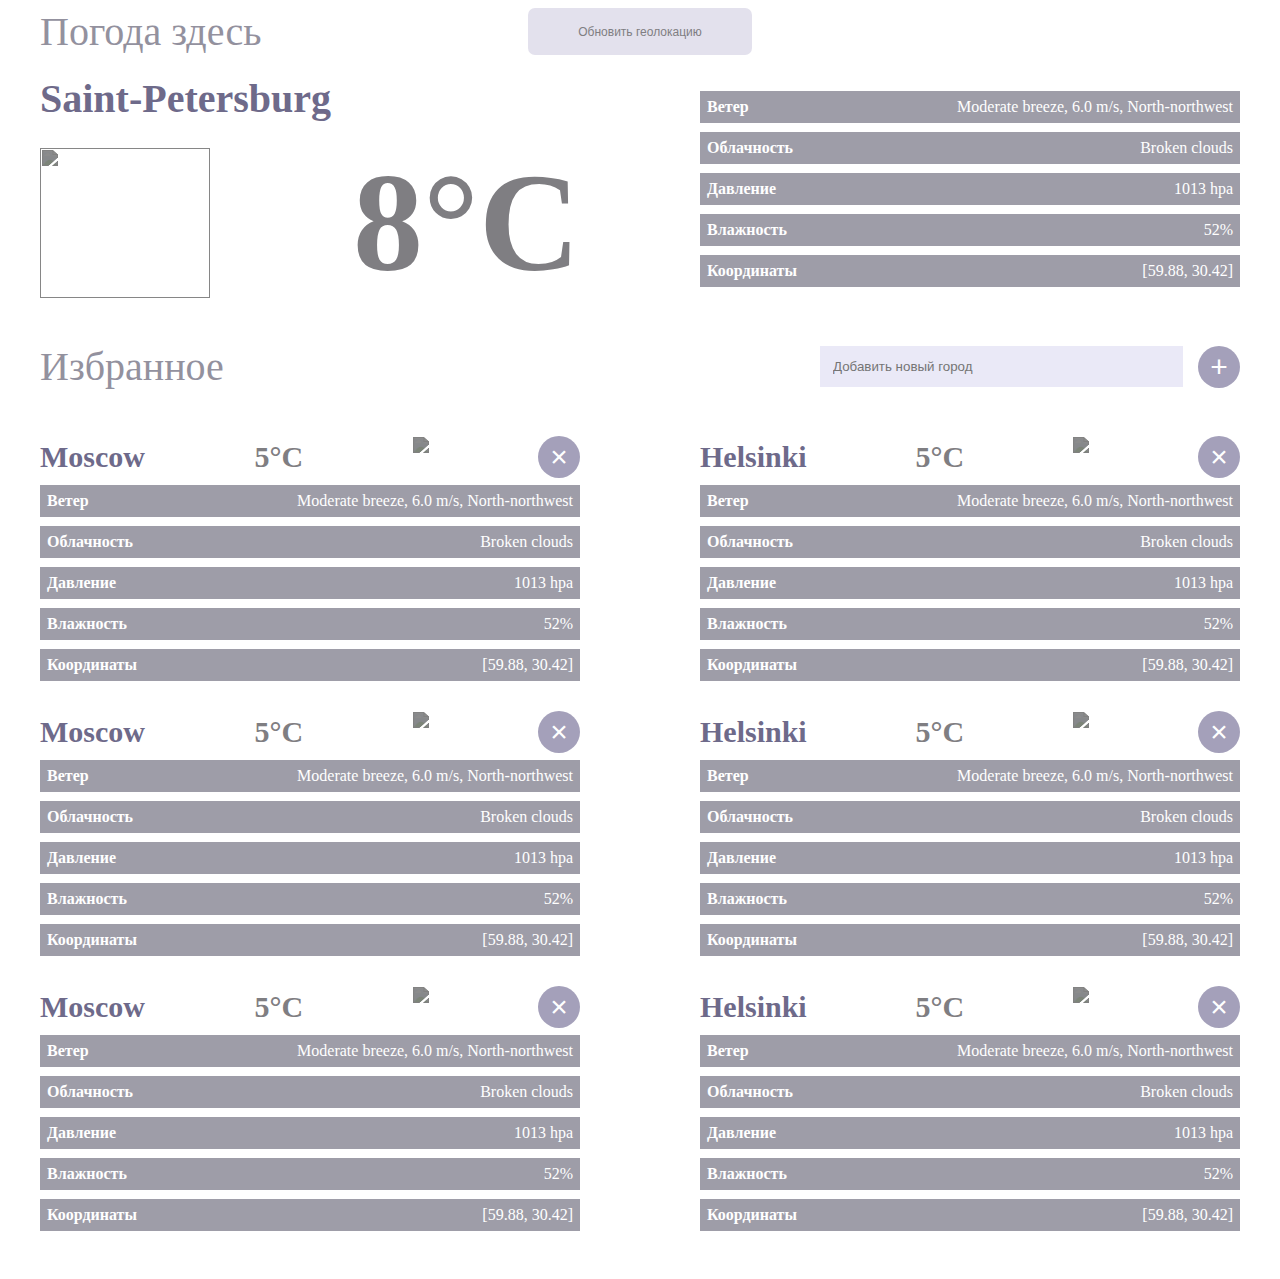
==== index.html @ 60e1e899 "Add files via upload" ====
<!DOCTYPE html>
<html lang="ru">
  <head>
    <title>Погода</title>
    <link rel="stylesheet" href="style.css" type="text/css">
  </head>
  <body>
    <div class="row">
      <div class="row_item header">
        <h1>Погода здесь</h1>
        <div>
          <button class="refresh"><p class="specific">Обновить геолокацию</p></button>
        </div>
      </div>
      <div class="row_item favorites">
        <div class="favorites-left">
          <h2>Избранное</h2>
        </div>
        <div class="favorites-right">
          <input type="text" size="40" placeholder="Добавить новый город" class="select">
          <button class="add circle">+</button>
        </div>
      </div>
      <div class="row_item fixed">
        <div class="fixed-left">
          <h3>Saint-Petersburg</h3>
          <div class="fixed-left-low">
            <img src="http://cdn.onlinewebfonts.com/svg/download_489931.png" class="img1">
            <p>8°C</p>
          </div>
        </div>
        <div class="fixed-right">
          <ul class="listed">
            <li>
              <b>Ветер</b>
              <span>Moderate breeze, 6.0 m/s, North-northwest</span>
            </li>
            <li>
              <b>Облачность</b>
              <span>Broken clouds</span>
            </li>
            <li>
              <b>Давление</b>
              <span>1013 hpa</span>
            </li>
            <li>
              <b>Влажность</b>
              <span>52%</span>
            </li>
            <li>
              <b>Координаты</b>
              <span>[59.88, 30.42]</span>
            </li>
          </ul>
        </div>
      </div>
      <div class="row_item list">
        <ul class="blocked-left">
          <li>
            <div class="lihead">
              <h3>Moscow</h3>
              <p>5°C</p>
              <img src="http://cdn.onlinewebfonts.com/svg/download_489931.png" class="img2">
              <button class="delete circle">×</button>
            </div>
            <ul class="listed">
              <li>
                <b>Ветер</b>
                <span>Moderate breeze, 6.0 m/s, North-northwest</span>
              </li>
              <li>
                <b>Облачность</b>
                <span>Broken clouds</span>
              </li>
              <li>
                <b>Давление</b>
                <span>1013 hpa</span>
              </li>
              <li>
                <b>Влажность</b>
                <span>52%</span>
              </li>
              <li>
                <b>Координаты</b>
                <span>[59.88, 30.42]</span>
              </li>
            </ul>
          </li>
          <li>
            <div class="lihead">
              <h3>Moscow</h3>
              <p>5°C</p>
              <img src="http://cdn.onlinewebfonts.com/svg/download_489931.png" class="img2">
              <button class="delete circle">×</button>
            </div>
            <ul class="listed">
              <li>
                <b>Ветер</b>
                <span>Moderate breeze, 6.0 m/s, North-northwest</span>
              </li>
              <li>
                <b>Облачность</b>
                <span>Broken clouds</span>
              </li>
              <li>
                <b>Давление</b>
                <span>1013 hpa</span>
              </li>
              <li>
                <b>Влажность</b>
                <span>52%</span>
              </li>
              <li>
                <b>Координаты</b>
                <span>[59.88, 30.42]</span>
              </li>
            </ul>
          </li>
          <li>
            <div class="lihead">
              <h3>Moscow</h3>
              <p>5°C</p>
              <img src="http://cdn.onlinewebfonts.com/svg/download_489931.png" class="img2">
              <button class="delete circle">×</button>
            </div>
            <ul class="listed">
              <li>
                <b>Ветер</b>
                <span>Moderate breeze, 6.0 m/s, North-northwest</span>
              </li>
              <li>
                <b>Облачность</b>
                <span>Broken clouds</span>
              </li>
              <li>
                <b>Давление</b>
                <span>1013 hpa</span>
              </li>
              <li>
                <b>Влажность</b>
                <span>52%</span>
              </li>
              <li>
                <b>Координаты</b>
                <span>[59.88, 30.42]</span>
              </li>
            </ul>
          </li>
        </ul>
        <ul class="blocked-right">
          <li>
            <div class="lihead">
              <h3>Helsinki</h3>
              <p>5°C</p>
              <img src="http://cdn.onlinewebfonts.com/svg/download_489931.png" class="img2">
              <button class="delete circle">×</button>
            </div>
            <ul class="listed">
              <li>
                <b>Ветер</b>
                <span>Moderate breeze, 6.0 m/s, North-northwest</span>
              </li>
              <li>
                <b>Облачность</b>
                <span>Broken clouds</span>
              </li>
              <li>
                <b>Давление</b>
                <span>1013 hpa</span>
              </li>
              <li>
                <b>Влажность</b>
                <span>52%</span>
              </li>
              <li>
                <b>Координаты</b>
                <span>[59.88, 30.42]</span>
              </li>
            </ul>
          </li>
          <li>
            <div class="lihead">
              <h3>Helsinki</h3>
              <p>5°C</p>
              <img src="http://cdn.onlinewebfonts.com/svg/download_489931.png" class="img2">
              <button class="delete circle">×</button>
            </div>
            <ul class="listed">
              <li>
                <b>Ветер</b>
                <span>Moderate breeze, 6.0 m/s, North-northwest</span>
              </li>
              <li>
                <b>Облачность</b>
                <span>Broken clouds</span>
              </li>
              <li>
                <b>Давление</b>
                <span>1013 hpa</span>
              </li>
              <li>
                <b>Влажность</b>
                <span>52%</span>
              </li>
              <li>
                <b>Координаты</b>
                <span>[59.88, 30.42]</span>
              </li>
            </ul>
          </li>
          <li>
            <div class="lihead">
              <h3>Helsinki</h3>
              <p>5°C</p>
              <img src="http://cdn.onlinewebfonts.com/svg/download_489931.png" class="img2">
              <button class="delete circle">×</button>
            </div>
            <ul class="listed">
              <li>
                <b>Ветер</b>
                <span>Moderate breeze, 6.0 m/s, North-northwest</span>
              </li>
              <li>
                <b>Облачность</b>
                <span>Broken clouds</span>
              </li>
              <li>
                <b>Давление</b>
                <span>1013 hpa</span>
              </li>
              <li>
                <b>Влажность</b>
                <span>52%</span>
              </li>
              <li>
                <b>Координаты</b>
                <span>[59.88, 30.42]</span>
              </li>
            </ul>
          </li>
        </ul>
      </div>
    </div>
  </body>
</html>
---- style.css ----
h1{
  color: #93919e;
  font-size: 40px;
  margin: 0;
  font-weight: normal;
}

h2{
  color: #93919e;
  font-size: 40px;
  margin: 0;
  font-weight: normal;
}

h3{
  font-size: 30px;
  color: #6e6a8a;
  margin: 0;
  font-weight: bold;
}

p{
  color: #7f7e82;
  font-size: 30px;
  margin: 0;
  font-weight: bold;
}

p.specific{
  font-size: 12px;
  font-weight: normal;
}

b, span{
  color: #fff;
}


/*main grid*/ 
.row {
  display: grid;
  margin-left: auto;
  margin-right: auto;
  grid-template-columns: 1fr 1fr;
  grid-row-gap: 20px;
  width: 1200px;
  grid-template-areas:
    "header header"
    "fixed fixed"
    "favorites favorites"
    "list list"; 
}

.row_item{
  /*background: #D9FFAD;*/
}


/*header*/
.header{
  grid-area: header;
  display: grid;
  grid-template-columns: 1fr 1fr 1fr;
}

div.header div{
  display: flex;
  justify-content: center;
}

.refresh{
  background-color: #e3e1ed;
  border-radius: 7px;
  border: none;
  padding: 10px 50px;
}


/*fixed*/
.fixed{
  grid-area: fixed;
  display: grid;
  grid-template-columns: 1fr 1fr;
  grid-column-gap: 120px;
  grid-template-areas:
    "fixed-left fixed-right";
}

.fixed-left{
  grid-area: fixed-left;
}

.fixed-right{
  grid-area: fixed-right;
}

div.fixed-left h3{
  font-size: 40px;
  font-weight: bold;
}

div.fixed-left p{
  font-size: 140px;
  font-weight: bold;
  margin: 20px 0;
}

div.fixed-left-low{
  display: flex;
  justify-content: space-between;
  align-items: center;
}

.img1{
  filter: contrast(10%);
  width: 170px;
  height: 150px;  
}


/*favorites*/
.favorites{
  grid-area: favorites;
  display: flex;
  justify-content: space-between;
}

.favorites-left{
  margin-top: 0;
}

.favorites-right{
  display: flex;
  align-items: center;
}

input.select{
  padding: 13px;
  margin-right: 15px;
  border: none;
  background: #eae9f7;
}

button.circle{
  color: #fff;
  font-size: 30px;
  background-color: #a4a0ba;
  width: 42px;
  height: 42px;
  border-radius: 50%;
  border: none;
}


/*listed*/
.list{
  grid-area: list;
  display: grid;
  grid-template-columns: 1fr 1fr;
  grid-column-gap: 120px;
  grid-template-areas:
    "blocked-left blocked-right";
}

.blocked-left{
  grid-area: blocked-left;
}

.blocked-right{
  grid-area: blocked-right;
}

div.lihead{
  display: flex;
  justify-content: space-between;
  align-items: center;
  margin-bottom: 7px;
  padding-top: 10px;
}



.img2{
  filter: contrast(10%);
  width: auto;
  height: 40px;  
}


/*lists*/
ul{
  list-style-type: none;
  padding-left: 0;
  margin-bottom: 20px;
}

ul.listed li{
  background: #9e9da8;
  display: flex;
  justify-content: space-between;
  padding: 7px;
  margin-bottom: 9px;
}
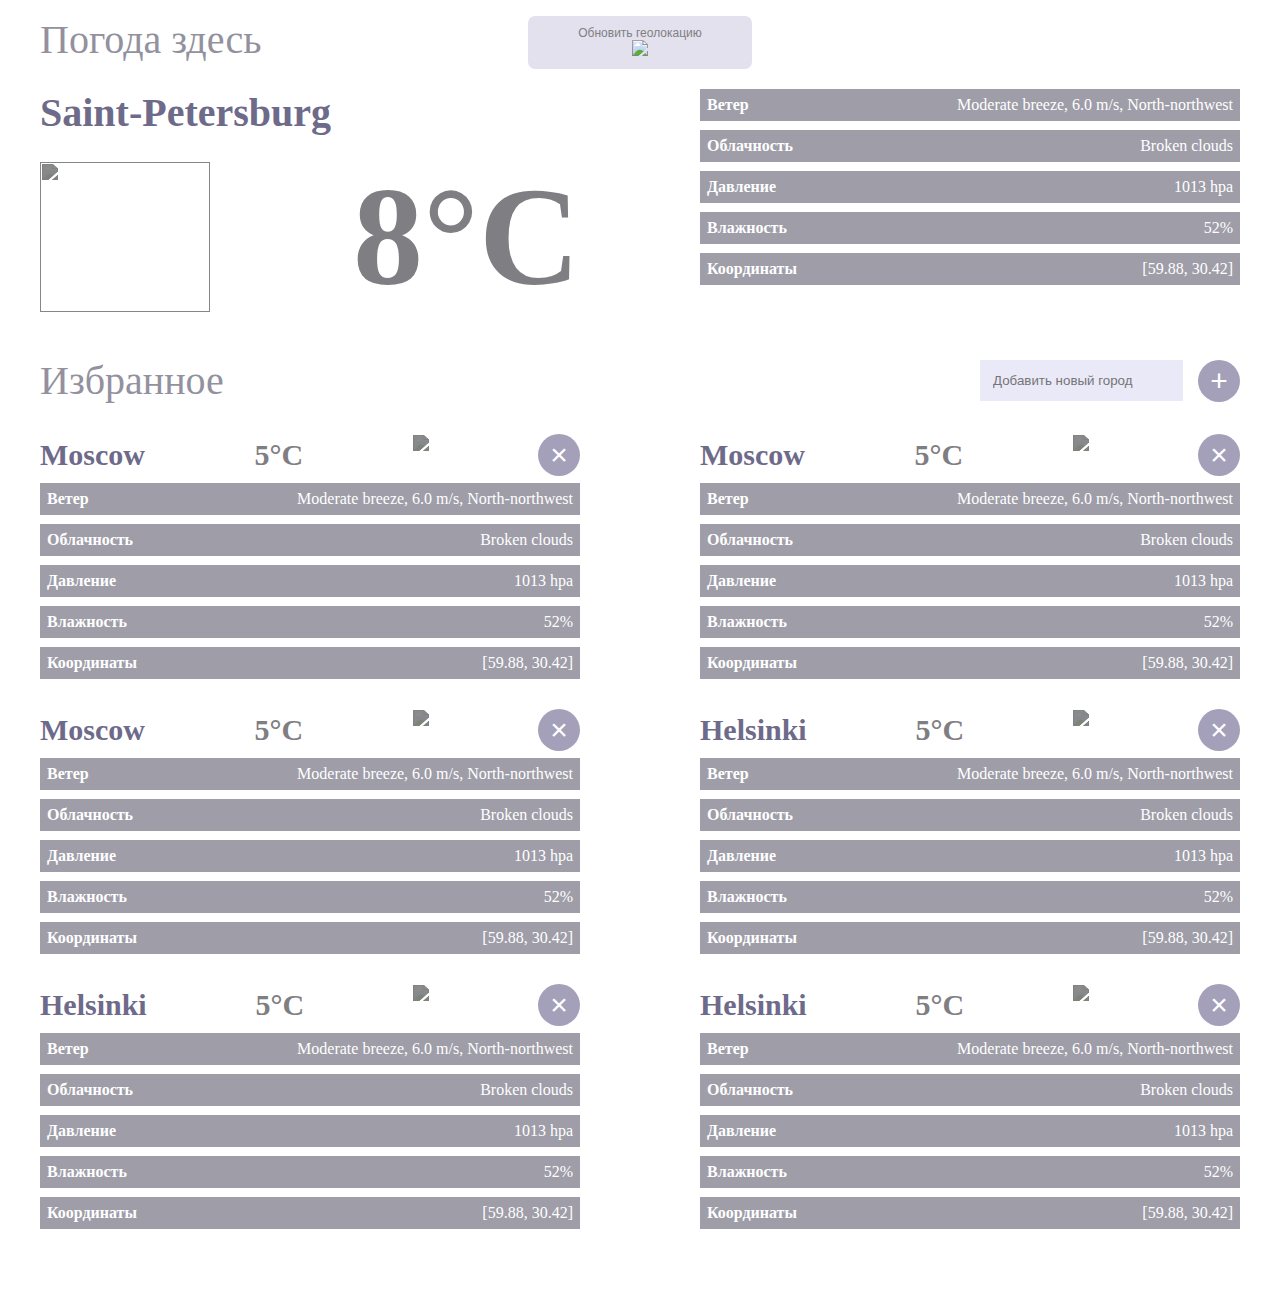
==== commit fe98ad67: "Update index.html" ====
--- a/index.html
+++ b/index.html
@@ -5,11 +5,14 @@
     <link rel="stylesheet" href="style.css" type="text/css">
   </head>
   <body>
-    <div class="row">
+    <ul class="row">
       <div class="row_item header">
         <h1>Погода здесь</h1>
         <div>
-          <button class="refresh"><p class="specific">Обновить геолокацию</p></button>
+          <button class="refresh">
+            <p class="specific">Обновить геолокацию</p>
+            <img class="mobile" src="https://www.freeiconspng.com/uploads/refresh-icon-14.png"> 
+          </button>
         </div>
       </div>
       <div class="row_item favorites">
@@ -17,7 +20,7 @@
           <h2>Избранное</h2>
         </div>
         <div class="favorites-right">
-          <input type="text" size="40" placeholder="Добавить новый город" class="select">
+          <input type="text" placeholder="Добавить новый город" class="select">
           <button class="add circle">+</button>
         </div>
       </div>
@@ -54,8 +57,8 @@
           </ul>
         </div>
       </div>
-      <div class="row_item list">
-        <ul class="blocked-left">
+      <ul class="row_item list">
+
           <li>
             <div class="lihead">
               <h3>Moscow</h3>
@@ -146,8 +149,8 @@
               </li>
             </ul>
           </li>
-        </ul>
-        <ul class="blocked-right">
+
+
           <li>
             <div class="lihead">
               <h3>Helsinki</h3>
@@ -238,8 +241,6 @@
               </li>
             </ul>
           </li>
-        </ul>
-      </div>
-    </div>
+    </ul>
   </body>
-</html>+</html>
--- a/style.css
+++ b/style.css
@@ -43,7 +43,7 @@
   margin-right: auto;
   grid-template-columns: 1fr 1fr;
   grid-row-gap: 20px;
-  width: 1200px;
+  max-width: 1200px;
   grid-template-areas:
     "header header"
     "fixed fixed"
@@ -147,8 +147,9 @@
   background-color: #a4a0ba;
   width: 42px;
   height: 42px;
-  border-radius: 50%;
+  border-radius: 100px;
   border: none;
+  padding: 0;
 }
 
 
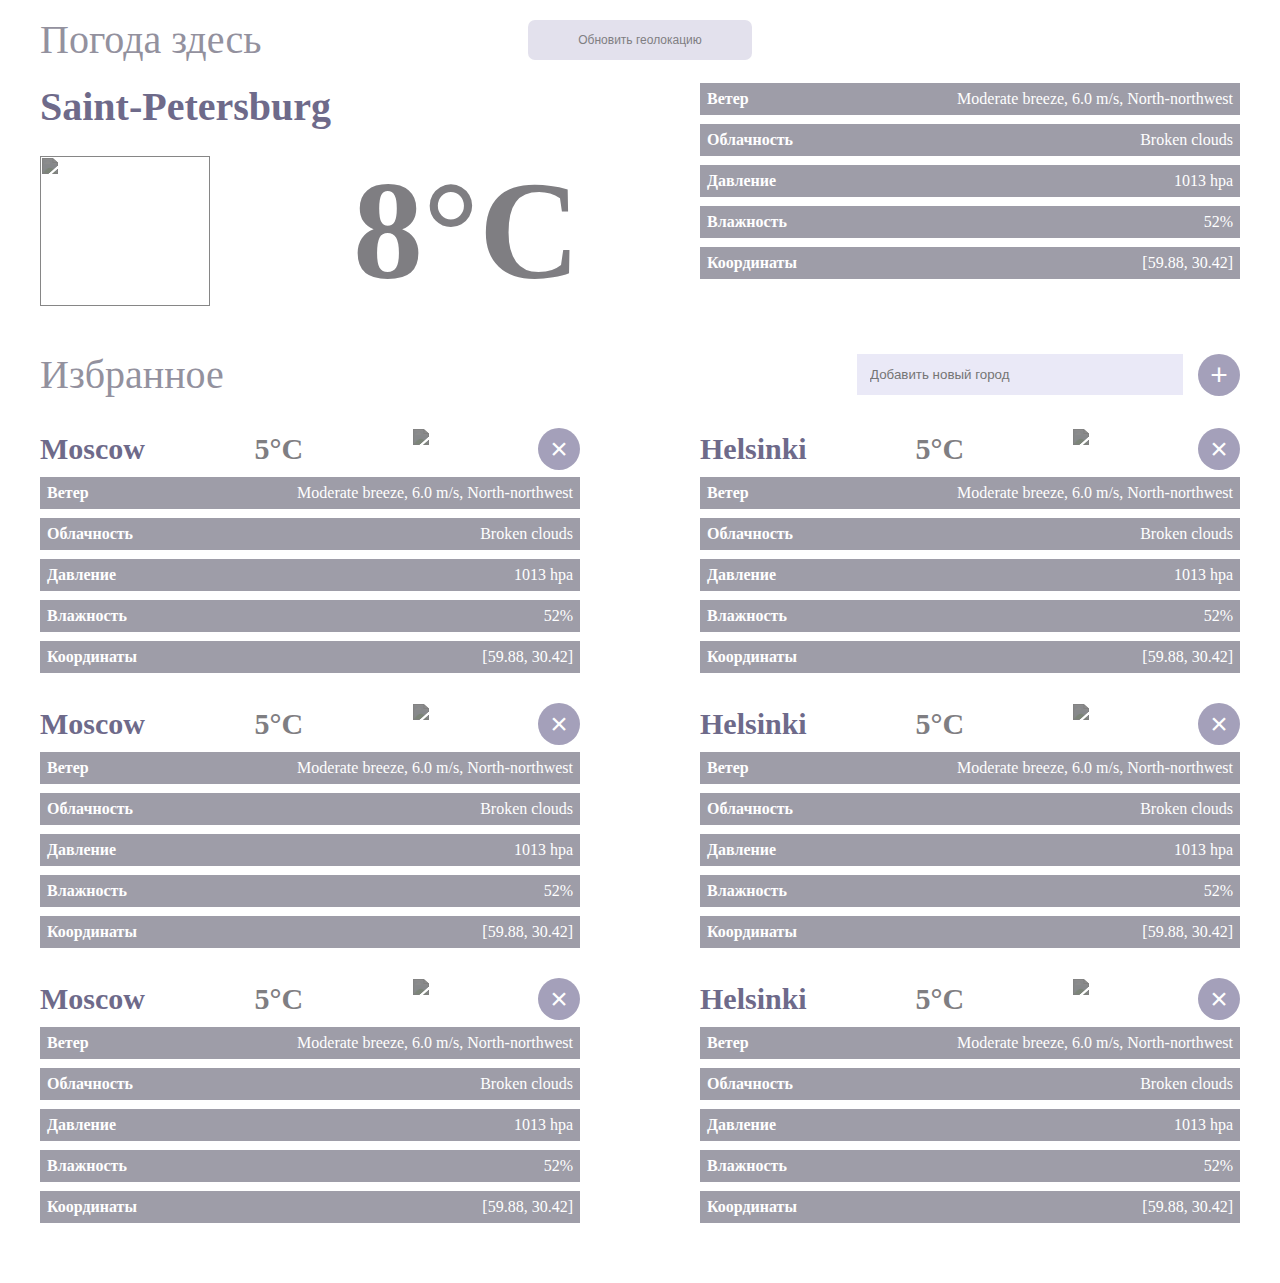
==== commit 6bc76c04: "Update index.html" ====
--- a/index.html
+++ b/index.html
@@ -91,6 +91,36 @@
           </li>
           <li>
             <div class="lihead">
+              <h3>Helsinki</h3>
+              <p>5°C</p>
+              <img src="http://cdn.onlinewebfonts.com/svg/download_489931.png" class="img2">
+              <button class="delete circle">×</button>
+            </div>
+            <ul class="listed">
+              <li>
+                <b>Ветер</b>
+                <span>Moderate breeze, 6.0 m/s, North-northwest</span>
+              </li>
+              <li>
+                <b>Облачность</b>
+                <span>Broken clouds</span>
+              </li>
+              <li>
+                <b>Давление</b>
+                <span>1013 hpa</span>
+              </li>
+              <li>
+                <b>Влажность</b>
+                <span>52%</span>
+              </li>
+              <li>
+                <b>Координаты</b>
+                <span>[59.88, 30.42]</span>
+              </li>
+            </ul>
+          </li>
+          <li>
+            <div class="lihead">
               <h3>Moscow</h3>
               <p>5°C</p>
               <img src="http://cdn.onlinewebfonts.com/svg/download_489931.png" class="img2">
@@ -121,69 +151,37 @@
           </li>
           <li>
             <div class="lihead">
+              <h3>Helsinki</h3>
+              <p>5°C</p>
+              <img src="http://cdn.onlinewebfonts.com/svg/download_489931.png" class="img2">
+              <button class="delete circle">×</button>
+            </div>
+            <ul class="listed">
+              <li>
+                <b>Ветер</b>
+                <span>Moderate breeze, 6.0 m/s, North-northwest</span>
+              </li>
+              <li>
+                <b>Облачность</b>
+                <span>Broken clouds</span>
+              </li>
+              <li>
+                <b>Давление</b>
+                <span>1013 hpa</span>
+              </li>
+              <li>
+                <b>Влажность</b>
+                <span>52%</span>
+              </li>
+              <li>
+                <b>Координаты</b>
+                <span>[59.88, 30.42]</span>
+              </li>
+            </ul>
+          </li>
+          <li>
+            <div class="lihead">
               <h3>Moscow</h3>
-              <p>5°C</p>
-              <img src="http://cdn.onlinewebfonts.com/svg/download_489931.png" class="img2">
-              <button class="delete circle">×</button>
-            </div>
-            <ul class="listed">
-              <li>
-                <b>Ветер</b>
-                <span>Moderate breeze, 6.0 m/s, North-northwest</span>
-              </li>
-              <li>
-                <b>Облачность</b>
-                <span>Broken clouds</span>
-              </li>
-              <li>
-                <b>Давление</b>
-                <span>1013 hpa</span>
-              </li>
-              <li>
-                <b>Влажность</b>
-                <span>52%</span>
-              </li>
-              <li>
-                <b>Координаты</b>
-                <span>[59.88, 30.42]</span>
-              </li>
-            </ul>
-          </li>
-
-
-          <li>
-            <div class="lihead">
-              <h3>Helsinki</h3>
-              <p>5°C</p>
-              <img src="http://cdn.onlinewebfonts.com/svg/download_489931.png" class="img2">
-              <button class="delete circle">×</button>
-            </div>
-            <ul class="listed">
-              <li>
-                <b>Ветер</b>
-                <span>Moderate breeze, 6.0 m/s, North-northwest</span>
-              </li>
-              <li>
-                <b>Облачность</b>
-                <span>Broken clouds</span>
-              </li>
-              <li>
-                <b>Давление</b>
-                <span>1013 hpa</span>
-              </li>
-              <li>
-                <b>Влажность</b>
-                <span>52%</span>
-              </li>
-              <li>
-                <b>Координаты</b>
-                <span>[59.88, 30.42]</span>
-              </li>
-            </ul>
-          </li>
-          <li>
-            <div class="lihead">
-              <h3>Helsinki</h3>
               <p>5°C</p>
               <img src="http://cdn.onlinewebfonts.com/svg/download_489931.png" class="img2">
               <button class="delete circle">×</button>
--- a/style.css
+++ b/style.css
@@ -29,6 +29,10 @@
 p.specific{
   font-size: 12px;
   font-weight: normal;
+}
+
+img.mobile{
+  display: none;
 }
 
 b, span{
@@ -61,6 +65,7 @@
   grid-area: header;
   display: grid;
   grid-template-columns: 1fr 1fr 1fr;
+  align-items: center;
 }
 
 div.header div{
@@ -72,6 +77,7 @@
   background-color: #e3e1ed;
   border-radius: 7px;
   border: none;
+  height: 40px;
   padding: 10px 50px;
 }
 
@@ -132,6 +138,7 @@
 .favorites-right{
   display: flex;
   align-items: center;
+  justify-content: flex-end;
 }
 
 input.select{
@@ -139,6 +146,7 @@
   margin-right: 15px;
   border: none;
   background: #eae9f7;
+  width: 300px;
 }
 
 button.circle{
@@ -150,6 +158,7 @@
   border-radius: 100px;
   border: none;
   padding: 0;
+  text-align: center;
 }
 
 
@@ -178,7 +187,6 @@
   margin-bottom: 7px;
   padding-top: 10px;
 }
-
 
 
 .img2{
@@ -202,3 +210,38 @@
   padding: 7px;
   margin-bottom: 9px;
 }
+
+@media only screen and (max-width: 697px) {
+  .fixed, .list, .favorites{
+    display: block;
+  }
+  
+  .header{
+    grid-template-columns: 1fr 1fr;
+  }
+  
+  div.header div{
+  justify-content: flex-start;
+  }
+  
+  p.specific{
+    display: none;
+  }
+  
+  .select{
+    display: block;
+    flex-grow: 1;
+    width: initial;
+  }
+  
+  .refresh{
+    padding: 0;
+  }
+  
+  .refresh img{
+    display: block;
+    height: 35px;
+    width: auto;
+  }
+}
+
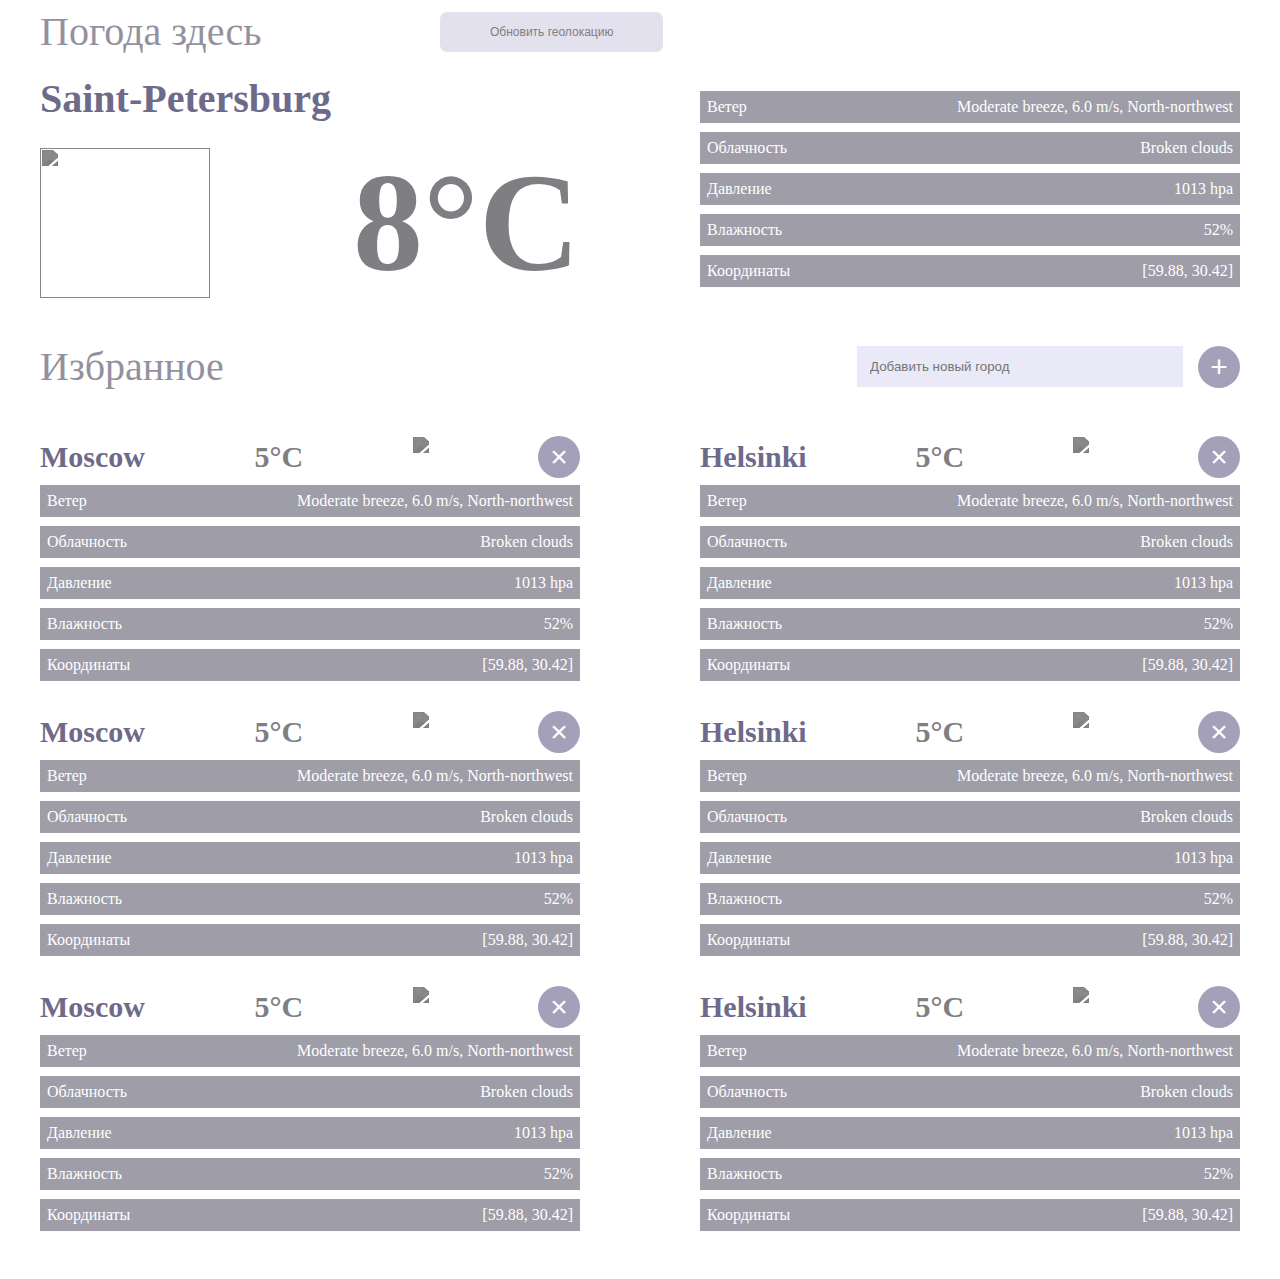
==== commit e6850c62: "Update index.html" ====
--- a/index.html
+++ b/index.html
@@ -3,28 +3,29 @@
   <head>
     <title>Погода</title>
     <link rel="stylesheet" href="style.css" type="text/css">
+    <meta http-equiv="content-type" content="text/html; charset=UTF-8"/>
   </head>
   <body>
-    <ul class="row">
-      <div class="row_item header">
+    <main class="row">
+      <section class="row_item header">
         <h1>Погода здесь</h1>
         <div>
           <button class="refresh">
             <p class="specific">Обновить геолокацию</p>
-            <img class="mobile" src="https://www.freeiconspng.com/uploads/refresh-icon-14.png"> 
+            <img class="mobile" src="https://www.freeiconspng.com/uploads/refresh-icon-14.png">
           </button>
         </div>
-      </div>
-      <div class="row_item favorites">
+      </section>
+      <section class="row_item favorites">
         <div class="favorites-left">
           <h2>Избранное</h2>
         </div>
-        <div class="favorites-right">
+        <form class="favorites-right">
           <input type="text" placeholder="Добавить новый город" class="select">
           <button class="add circle">+</button>
-        </div>
-      </div>
-      <div class="row_item fixed">
+        </form>
+      </section>
+      <section class="row_item fixed">
         <div class="fixed-left">
           <h3>Saint-Petersburg</h3>
           <div class="fixed-left-low">
@@ -35,210 +36,210 @@
         <div class="fixed-right">
           <ul class="listed">
             <li>
-              <b>Ветер</b>
-              <span>Moderate breeze, 6.0 m/s, North-northwest</span>
-            </li>
-            <li>
-              <b>Облачность</b>
-              <span>Broken clouds</span>
-            </li>
-            <li>
-              <b>Давление</b>
-              <span>1013 hpa</span>
-            </li>
-            <li>
-              <b>Влажность</b>
-              <span>52%</span>
-            </li>
-            <li>
-              <b>Координаты</b>
-              <span>[59.88, 30.42]</span>
-            </li>
-          </ul>
-        </div>
-      </div>
+              <span>Ветер</span>
+              <span>Moderate breeze, 6.0 m/s, North-northwest</span>
+            </li>
+            <li>
+              <span>Облачность</span>
+              <span>Broken clouds</span>
+            </li>
+            <li>
+              <span>Давление</span>
+              <span>1013 hpa</span>
+            </li>
+            <li>
+              <span>Влажность</span>
+              <span>52%</span>
+            </li>
+            <li>
+              <span>Координаты</span>
+              <span>[59.88, 30.42]</span>
+            </li>
+          </ul>
+        </div>
+      </section>
       <ul class="row_item list">
-
-          <li>
-            <div class="lihead">
-              <h3>Moscow</h3>
-              <p>5°C</p>
-              <img src="http://cdn.onlinewebfonts.com/svg/download_489931.png" class="img2">
-              <button class="delete circle">×</button>
-            </div>
-            <ul class="listed">
-              <li>
-                <b>Ветер</b>
-                <span>Moderate breeze, 6.0 m/s, North-northwest</span>
-              </li>
-              <li>
-                <b>Облачность</b>
-                <span>Broken clouds</span>
-              </li>
-              <li>
-                <b>Давление</b>
-                <span>1013 hpa</span>
-              </li>
-              <li>
-                <b>Влажность</b>
-                <span>52%</span>
-              </li>
-              <li>
-                <b>Координаты</b>
-                <span>[59.88, 30.42]</span>
-              </li>
-            </ul>
-          </li>
-          <li>
-            <div class="lihead">
-              <h3>Helsinki</h3>
-              <p>5°C</p>
-              <img src="http://cdn.onlinewebfonts.com/svg/download_489931.png" class="img2">
-              <button class="delete circle">×</button>
-            </div>
-            <ul class="listed">
-              <li>
-                <b>Ветер</b>
-                <span>Moderate breeze, 6.0 m/s, North-northwest</span>
-              </li>
-              <li>
-                <b>Облачность</b>
-                <span>Broken clouds</span>
-              </li>
-              <li>
-                <b>Давление</b>
-                <span>1013 hpa</span>
-              </li>
-              <li>
-                <b>Влажность</b>
-                <span>52%</span>
-              </li>
-              <li>
-                <b>Координаты</b>
-                <span>[59.88, 30.42]</span>
-              </li>
-            </ul>
-          </li>
-          <li>
-            <div class="lihead">
-              <h3>Moscow</h3>
-              <p>5°C</p>
-              <img src="http://cdn.onlinewebfonts.com/svg/download_489931.png" class="img2">
-              <button class="delete circle">×</button>
-            </div>
-            <ul class="listed">
-              <li>
-                <b>Ветер</b>
-                <span>Moderate breeze, 6.0 m/s, North-northwest</span>
-              </li>
-              <li>
-                <b>Облачность</b>
-                <span>Broken clouds</span>
-              </li>
-              <li>
-                <b>Давление</b>
-                <span>1013 hpa</span>
-              </li>
-              <li>
-                <b>Влажность</b>
-                <span>52%</span>
-              </li>
-              <li>
-                <b>Координаты</b>
-                <span>[59.88, 30.42]</span>
-              </li>
-            </ul>
-          </li>
-          <li>
-            <div class="lihead">
-              <h3>Helsinki</h3>
-              <p>5°C</p>
-              <img src="http://cdn.onlinewebfonts.com/svg/download_489931.png" class="img2">
-              <button class="delete circle">×</button>
-            </div>
-            <ul class="listed">
-              <li>
-                <b>Ветер</b>
-                <span>Moderate breeze, 6.0 m/s, North-northwest</span>
-              </li>
-              <li>
-                <b>Облачность</b>
-                <span>Broken clouds</span>
-              </li>
-              <li>
-                <b>Давление</b>
-                <span>1013 hpa</span>
-              </li>
-              <li>
-                <b>Влажность</b>
-                <span>52%</span>
-              </li>
-              <li>
-                <b>Координаты</b>
-                <span>[59.88, 30.42]</span>
-              </li>
-            </ul>
-          </li>
-          <li>
-            <div class="lihead">
-              <h3>Moscow</h3>
-              <p>5°C</p>
-              <img src="http://cdn.onlinewebfonts.com/svg/download_489931.png" class="img2">
-              <button class="delete circle">×</button>
-            </div>
-            <ul class="listed">
-              <li>
-                <b>Ветер</b>
-                <span>Moderate breeze, 6.0 m/s, North-northwest</span>
-              </li>
-              <li>
-                <b>Облачность</b>
-                <span>Broken clouds</span>
-              </li>
-              <li>
-                <b>Давление</b>
-                <span>1013 hpa</span>
-              </li>
-              <li>
-                <b>Влажность</b>
-                <span>52%</span>
-              </li>
-              <li>
-                <b>Координаты</b>
-                <span>[59.88, 30.42]</span>
-              </li>
-            </ul>
-          </li>
-          <li>
-            <div class="lihead">
-              <h3>Helsinki</h3>
-              <p>5°C</p>
-              <img src="http://cdn.onlinewebfonts.com/svg/download_489931.png" class="img2">
-              <button class="delete circle">×</button>
-            </div>
-            <ul class="listed">
-              <li>
-                <b>Ветер</b>
-                <span>Moderate breeze, 6.0 m/s, North-northwest</span>
-              </li>
-              <li>
-                <b>Облачность</b>
-                <span>Broken clouds</span>
-              </li>
-              <li>
-                <b>Давление</b>
-                <span>1013 hpa</span>
-              </li>
-              <li>
-                <b>Влажность</b>
-                <span>52%</span>
-              </li>
-              <li>
-                <b>Координаты</b>
-                <span>[59.88, 30.42]</span>
-              </li>
-            </ul>
-          </li>
-    </ul>
+        <li>
+          <div class="lihead">
+            <h3>Moscow</h3>
+            <p>5°C</p>
+            <img src="http://cdn.onlinewebfonts.com/svg/download_489931.png" class="img2">
+            <button class="delete circle">×</button>
+          </div>
+          <ul class="listed">
+            <li>
+              <span>Ветер</span>
+              <span>Moderate breeze, 6.0 m/s, North-northwest</span>
+            </li>
+            <li>
+              <span>Облачность</span>
+              <span>Broken clouds</span>
+            </li>
+            <li>
+              <span>Давление</span>
+              <span>1013 hpa</span>
+            </li>
+            <li>
+              <span>Влажность</span>
+              <span>52%</span>
+            </li>
+            <li>
+              <span>Координаты</span>
+              <span>[59.88, 30.42]</span>
+            </li>
+          </ul>
+        </li>
+        <li>
+          <div class="lihead">
+            <h3>Helsinki</h3>
+            <p>5°C</p>
+            <img src="http://cdn.onlinewebfonts.com/svg/download_489931.png" class="img2">
+            <button class="delete circle">×</button>
+          </div>
+          <ul class="listed">
+            <li>
+              <span>Ветер</span>
+              <span>Moderate breeze, 6.0 m/s, North-northwest</span>
+            </li>
+            <li>
+              <span>Облачность</span>
+              <span>Broken clouds</span>
+            </li>
+            <li>
+              <span>Давление</span>
+              <span>1013 hpa</span>
+            </li>
+            <li>
+              <span>Влажность</span>
+              <span>52%</span>
+            </li>
+            <li>
+              <span>Координаты</span>
+              <span>[59.88, 30.42]</span>
+            </li>
+          </ul>
+        </li>
+        <li>
+          <div class="lihead">
+            <h3>Moscow</h3>
+            <p>5°C</p>
+            <img src="http://cdn.onlinewebfonts.com/svg/download_489931.png" class="img2">
+            <button class="delete circle">×</button>
+          </div>
+          <ul class="listed">
+            <li>
+              <span>Ветер</span>
+              <span>Moderate breeze, 6.0 m/s, North-northwest</span>
+            </li>
+            <li>
+              <span>Облачность</span>
+              <span>Broken clouds</span>
+            </li>
+            <li>
+              <span>Давление</span>
+              <span>1013 hpa</span>
+            </li>
+            <li>
+              <span>Влажность</span>
+              <span>52%</span>
+            </li>
+            <li>
+              <span>Координаты</span>
+              <span>[59.88, 30.42]</span>
+            </li>
+          </ul>
+        </li>
+        <li>
+          <div class="lihead">
+            <h3>Helsinki</h3>
+            <p>5°C</p>
+            <img src="http://cdn.onlinewebfonts.com/svg/download_489931.png" class="img2">
+            <button class="delete circle">×</button>
+          </div>
+          <ul class="listed">
+            <li>
+              <span>Ветер</span>
+              <span>Moderate breeze, 6.0 m/s, North-northwest</span>
+            </li>
+            <li>
+              <span>Облачность</span>
+              <span>Broken clouds</span>
+            </li>
+            <li>
+              <span>Давление</span>
+              <span>1013 hpa</span>
+            </li>
+            <li>
+              <span>Влажность</span>
+              <span>52%</span>
+            </li>
+            <li>
+              <span>Координаты</span>
+              <span>[59.88, 30.42]</span>
+            </li>
+          </ul>
+        </li>
+        <li>
+          <div class="lihead">
+            <h3>Moscow</h3>
+            <p>5°C</p>
+            <img src="http://cdn.onlinewebfonts.com/svg/download_489931.png" class="img2">
+            <button class="delete circle">×</button>
+          </div>
+          <ul class="listed">
+            <li>
+              <span>Ветер</span>
+              <span>Moderate breeze, 6.0 m/s, North-northwest</span>
+            </li>
+            <li>
+              <span>Облачность</span>
+              <span>Broken clouds</span>
+            </li>
+            <li>
+              <span>Давление</span>
+              <span>1013 hpa</span>
+            </li>
+            <li>
+              <span>Влажность</span>
+              <span>52%</span>
+            </li>
+            <li>
+              <span>Координаты</span>
+              <span>[59.88, 30.42]</span>
+            </li>
+          </ul>
+        </li>
+        <li>
+          <div class="lihead">
+            <h3>Helsinki</h3>
+            <p>5°C</p>
+            <img src="http://cdn.onlinewebfonts.com/svg/download_489931.png" class="img2">
+            <button class="delete circle">×</button>
+          </div>
+          <ul class="listed">
+            <li>
+              <span>Ветер</span>
+              <span>Moderate breeze, 6.0 m/s, North-northwest</span>
+            </li>
+            <li>
+              <span>Облачность</span>
+              <span>Broken clouds</span>
+            </li>
+            <li>
+              <span>Давление</span>
+              <span>1013 hpa</span>
+            </li>
+            <li>
+              <span>Влажность</span>
+              <span>52%</span>
+            </li>
+            <li>
+              <span>Координаты</span>
+              <span>[59.88, 30.42]</span>
+            </li>
+          </ul>
+        </li>
+      </ul>
+    </main>
   </body>
 </html>
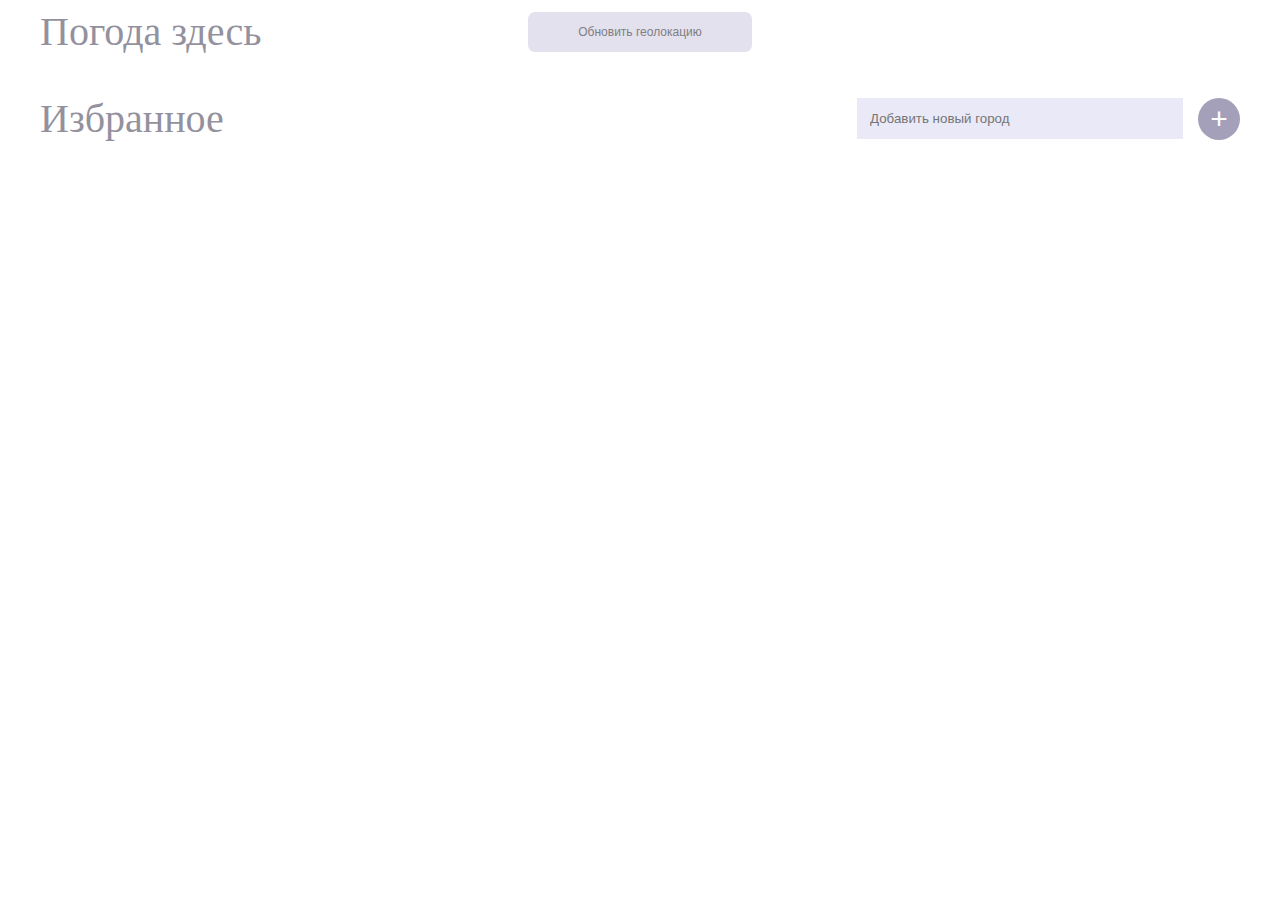
==== commit b8e29dee: "Update index.html" ====
--- a/index.html
+++ b/index.html
@@ -1,245 +1,37 @@
 <!DOCTYPE html>
 <html lang="ru">
-  <head>
+<head>
     <title>Погода</title>
     <link rel="stylesheet" href="style.css" type="text/css">
     <meta http-equiv="content-type" content="text/html; charset=UTF-8"/>
-  </head>
-  <body>
-    <main class="row">
-      <section class="row_item header">
+</head>
+<body>
+<main class="row">
+    <section class="row_item header">
         <h1>Погода здесь</h1>
-        <div>
-          <button class="refresh">
-            <p class="specific">Обновить геолокацию</p>
-            <img class="mobile" src="https://www.freeiconspng.com/uploads/refresh-icon-14.png">
-          </button>
+        <div class="refresher">
+            <button class="refresh">
+                <p class="specific">Обновить геолокацию</p>
+                <img class="mobile" src="https://www.freeiconspng.com/uploads/refresh-icon-14.png">
+            </button>
         </div>
-      </section>
-      <section class="row_item favorites">
+    </section>
+    <section class="row_item favorites">
         <div class="favorites-left">
-          <h2>Избранное</h2>
+            <h2>Избранное</h2>
         </div>
-        <form class="favorites-right">
-          <input type="text" placeholder="Добавить новый город" class="select">
-          <button class="add circle">+</button>
+        <form class="favorites-right" id="add_form">
+            <input type="text" placeholder="Добавить новый город" class="select" id="add_info">
+            <button class="add circle">+</button>
         </form>
-      </section>
-      <section class="row_item fixed">
-        <div class="fixed-left">
-          <h3>Saint-Petersburg</h3>
-          <div class="fixed-left-low">
-            <img src="http://cdn.onlinewebfonts.com/svg/download_489931.png" class="img1">
-            <p>8°C</p>
-          </div>
-        </div>
-        <div class="fixed-right">
-          <ul class="listed">
-            <li>
-              <span>Ветер</span>
-              <span>Moderate breeze, 6.0 m/s, North-northwest</span>
-            </li>
-            <li>
-              <span>Облачность</span>
-              <span>Broken clouds</span>
-            </li>
-            <li>
-              <span>Давление</span>
-              <span>1013 hpa</span>
-            </li>
-            <li>
-              <span>Влажность</span>
-              <span>52%</span>
-            </li>
-            <li>
-              <span>Координаты</span>
-              <span>[59.88, 30.42]</span>
-            </li>
-          </ul>
-        </div>
-      </section>
-      <ul class="row_item list">
-        <li>
-          <div class="lihead">
-            <h3>Moscow</h3>
-            <p>5°C</p>
-            <img src="http://cdn.onlinewebfonts.com/svg/download_489931.png" class="img2">
-            <button class="delete circle">×</button>
-          </div>
-          <ul class="listed">
-            <li>
-              <span>Ветер</span>
-              <span>Moderate breeze, 6.0 m/s, North-northwest</span>
-            </li>
-            <li>
-              <span>Облачность</span>
-              <span>Broken clouds</span>
-            </li>
-            <li>
-              <span>Давление</span>
-              <span>1013 hpa</span>
-            </li>
-            <li>
-              <span>Влажность</span>
-              <span>52%</span>
-            </li>
-            <li>
-              <span>Координаты</span>
-              <span>[59.88, 30.42]</span>
-            </li>
-          </ul>
-        </li>
-        <li>
-          <div class="lihead">
-            <h3>Helsinki</h3>
-            <p>5°C</p>
-            <img src="http://cdn.onlinewebfonts.com/svg/download_489931.png" class="img2">
-            <button class="delete circle">×</button>
-          </div>
-          <ul class="listed">
-            <li>
-              <span>Ветер</span>
-              <span>Moderate breeze, 6.0 m/s, North-northwest</span>
-            </li>
-            <li>
-              <span>Облачность</span>
-              <span>Broken clouds</span>
-            </li>
-            <li>
-              <span>Давление</span>
-              <span>1013 hpa</span>
-            </li>
-            <li>
-              <span>Влажность</span>
-              <span>52%</span>
-            </li>
-            <li>
-              <span>Координаты</span>
-              <span>[59.88, 30.42]</span>
-            </li>
-          </ul>
-        </li>
-        <li>
-          <div class="lihead">
-            <h3>Moscow</h3>
-            <p>5°C</p>
-            <img src="http://cdn.onlinewebfonts.com/svg/download_489931.png" class="img2">
-            <button class="delete circle">×</button>
-          </div>
-          <ul class="listed">
-            <li>
-              <span>Ветер</span>
-              <span>Moderate breeze, 6.0 m/s, North-northwest</span>
-            </li>
-            <li>
-              <span>Облачность</span>
-              <span>Broken clouds</span>
-            </li>
-            <li>
-              <span>Давление</span>
-              <span>1013 hpa</span>
-            </li>
-            <li>
-              <span>Влажность</span>
-              <span>52%</span>
-            </li>
-            <li>
-              <span>Координаты</span>
-              <span>[59.88, 30.42]</span>
-            </li>
-          </ul>
-        </li>
-        <li>
-          <div class="lihead">
-            <h3>Helsinki</h3>
-            <p>5°C</p>
-            <img src="http://cdn.onlinewebfonts.com/svg/download_489931.png" class="img2">
-            <button class="delete circle">×</button>
-          </div>
-          <ul class="listed">
-            <li>
-              <span>Ветер</span>
-              <span>Moderate breeze, 6.0 m/s, North-northwest</span>
-            </li>
-            <li>
-              <span>Облачность</span>
-              <span>Broken clouds</span>
-            </li>
-            <li>
-              <span>Давление</span>
-              <span>1013 hpa</span>
-            </li>
-            <li>
-              <span>Влажность</span>
-              <span>52%</span>
-            </li>
-            <li>
-              <span>Координаты</span>
-              <span>[59.88, 30.42]</span>
-            </li>
-          </ul>
-        </li>
-        <li>
-          <div class="lihead">
-            <h3>Moscow</h3>
-            <p>5°C</p>
-            <img src="http://cdn.onlinewebfonts.com/svg/download_489931.png" class="img2">
-            <button class="delete circle">×</button>
-          </div>
-          <ul class="listed">
-            <li>
-              <span>Ветер</span>
-              <span>Moderate breeze, 6.0 m/s, North-northwest</span>
-            </li>
-            <li>
-              <span>Облачность</span>
-              <span>Broken clouds</span>
-            </li>
-            <li>
-              <span>Давление</span>
-              <span>1013 hpa</span>
-            </li>
-            <li>
-              <span>Влажность</span>
-              <span>52%</span>
-            </li>
-            <li>
-              <span>Координаты</span>
-              <span>[59.88, 30.42]</span>
-            </li>
-          </ul>
-        </li>
-        <li>
-          <div class="lihead">
-            <h3>Helsinki</h3>
-            <p>5°C</p>
-            <img src="http://cdn.onlinewebfonts.com/svg/download_489931.png" class="img2">
-            <button class="delete circle">×</button>
-          </div>
-          <ul class="listed">
-            <li>
-              <span>Ветер</span>
-              <span>Moderate breeze, 6.0 m/s, North-northwest</span>
-            </li>
-            <li>
-              <span>Облачность</span>
-              <span>Broken clouds</span>
-            </li>
-            <li>
-              <span>Давление</span>
-              <span>1013 hpa</span>
-            </li>
-            <li>
-              <span>Влажность</span>
-              <span>52%</span>
-            </li>
-            <li>
-              <span>Координаты</span>
-              <span>[59.88, 30.42]</span>
-            </li>
-          </ul>
-        </li>
-      </ul>
-    </main>
-  </body>
+    </section>
+    <section class="row_item fixed" id="fixed_info">
+
+    </section>
+    <ul class="row_item list" id="list_info">
+
+    </ul>
+</main>
+<script src="script.js"></script>
+</body>
 </html>
--- a/style.css
+++ b/style.css
@@ -1,247 +1,273 @@
 h1{
-  color: #93919e;
-  font-size: 40px;
-  margin: 0;
-  font-weight: normal;
+    color: #93919e;
+    font-size: 40px;
+    margin: 0;
+    font-weight: normal;
 }
 
 h2{
-  color: #93919e;
-  font-size: 40px;
-  margin: 0;
-  font-weight: normal;
+    color: #93919e;
+    font-size: 40px;
+    margin: 0;
+    font-weight: normal;
 }
 
 h3{
-  font-size: 30px;
-  color: #6e6a8a;
-  margin: 0;
-  font-weight: bold;
+    font-size: 30px;
+    color: #6e6a8a;
+    margin: 0;
+    font-weight: bold;
 }
 
 p{
-  color: #7f7e82;
-  font-size: 30px;
-  margin: 0;
-  font-weight: bold;
+    color: #7f7e82;
+    font-size: 30px;
+    margin: 0;
+    font-weight: bold;
 }
 
 p.specific{
-  font-size: 12px;
-  font-weight: normal;
+    font-size: 12px;
+    font-weight: normal;
 }
 
 img.mobile{
-  display: none;
-}
-
-b, span{
-  color: #fff;
-}
-
-
-/*main grid*/ 
+    display: none;
+}
+
+span{
+    color: #fff;
+}
+
+li span:nth-child(1){
+    margin-right: 5px;
+}
+
+li span:nth-child(2){
+    text-align: right;
+}
+
+
+/*main grid*/
 .row {
-  display: grid;
-  margin-left: auto;
-  margin-right: auto;
-  grid-template-columns: 1fr 1fr;
-  grid-row-gap: 20px;
-  max-width: 1200px;
-  grid-template-areas:
+    display: grid;
+    margin-left: auto;
+    margin-right: auto;
+    grid-template-columns: 1fr 1fr;
+    grid-row-gap: 20px;
+    max-width: 1200px;
+    grid-template-areas:
     "header header"
     "fixed fixed"
     "favorites favorites"
-    "list list"; 
+    "list list";
 }
 
 .row_item{
-  /*background: #D9FFAD;*/
+    /*background: #D9FFAD;*/
 }
 
 
 /*header*/
 .header{
-  grid-area: header;
-  display: grid;
-  grid-template-columns: 1fr 1fr 1fr;
-  align-items: center;
-}
-
-div.header div{
-  display: flex;
-  justify-content: center;
+    grid-area: header;
+    display: grid;
+    grid-template-columns: 1fr 1fr 1fr;
+    align-items: center;
+}
+
+.header div{
+    display: flex;
+    justify-content: center;
 }
 
 .refresh{
-  background-color: #e3e1ed;
-  border-radius: 7px;
-  border: none;
-  height: 40px;
-  padding: 10px 50px;
+    background-color: #e3e1ed;
+    border-radius: 7px;
+    border: none;
+    height: 40px;
+    padding: 10px 50px;
 }
 
 
 /*fixed*/
 .fixed{
-  grid-area: fixed;
-  display: grid;
-  grid-template-columns: 1fr 1fr;
-  grid-column-gap: 120px;
-  grid-template-areas:
+    grid-area: fixed;
+    display: grid;
+    grid-template-columns: 1fr 1fr;
+    grid-column-gap: 120px;
+    grid-template-areas:
     "fixed-left fixed-right";
 }
 
 .fixed-left{
-  grid-area: fixed-left;
+    grid-area: fixed-left;
 }
 
 .fixed-right{
-  grid-area: fixed-right;
-}
-
-div.fixed-left h3{
-  font-size: 40px;
-  font-weight: bold;
-}
-
-div.fixed-left p{
-  font-size: 140px;
-  font-weight: bold;
-  margin: 20px 0;
-}
-
-div.fixed-left-low{
-  display: flex;
-  justify-content: space-between;
-  align-items: center;
+    grid-area: fixed-right;
+}
+
+.fixed-left h3{
+    font-size: 40px;
+    font-weight: bold;
+}
+
+.fixed-left p{
+    font-size: 140px;
+    font-weight: bold;
+    margin: 20px 0;
+}
+
+.fixed-left-low{
+    display: flex;
+    justify-content: space-between;
+    align-items: center;
 }
 
 .img1{
-  filter: contrast(10%);
-  width: 170px;
-  height: 150px;  
+    filter: contrast(10%);
+    width: 170px;
+    height: 150px;
 }
 
 
 /*favorites*/
 .favorites{
-  grid-area: favorites;
-  display: flex;
-  justify-content: space-between;
+    grid-area: favorites;
+    display: flex;
+    justify-content: space-between;
 }
 
 .favorites-left{
-  margin-top: 0;
+    margin-top: 0;
 }
 
 .favorites-right{
-  display: flex;
-  align-items: center;
-  justify-content: flex-end;
+    display: flex;
+    align-items: center;
+    justify-content: flex-end;
 }
 
 input.select{
-  padding: 13px;
-  margin-right: 15px;
-  border: none;
-  background: #eae9f7;
-  width: 300px;
+    padding: 13px;
+    margin-right: 15px;
+    border: none;
+    background: #eae9f7;
+    width: 300px;
 }
 
 button.circle{
-  color: #fff;
-  font-size: 30px;
-  background-color: #a4a0ba;
-  width: 42px;
-  height: 42px;
-  border-radius: 100px;
-  border: none;
-  padding: 0;
-  text-align: center;
+    color: #fff;
+    font-size: 30px;
+    background-color: #a4a0ba;
+    width: 42px;
+    height: 42px;
+    border-radius: 100px;
+    border: none;
+    padding: 0;
+    text-align: center;
 }
 
 
 /*listed*/
 .list{
-  grid-area: list;
-  display: grid;
-  grid-template-columns: 1fr 1fr;
-  grid-column-gap: 120px;
-  grid-template-areas:
+    grid-area: list;
+    display: grid;
+    grid-template-columns: 1fr 1fr;
+    grid-column-gap: 120px;
+    grid-template-areas:
     "blocked-left blocked-right";
 }
 
 .blocked-left{
-  grid-area: blocked-left;
+    grid-area: blocked-left;
 }
 
 .blocked-right{
-  grid-area: blocked-right;
-}
-
-div.lihead{
-  display: flex;
-  justify-content: space-between;
-  align-items: center;
-  margin-bottom: 7px;
-  padding-top: 10px;
+    grid-area: blocked-right;
+}
+
+.lihead{
+    display: flex;
+    justify-content: space-between;
+    align-items: center;
+    margin-bottom: 7px;
+    padding-top: 10px;
 }
 
 
 .img2{
-  filter: contrast(10%);
-  width: auto;
-  height: 40px;  
+    filter: contrast(10%);
+    width: auto;
+    height: 40px;
 }
 
 
 /*lists*/
 ul{
-  list-style-type: none;
-  padding-left: 0;
-  margin-bottom: 20px;
+    list-style-type: none;
+    padding-left: 0;
+    margin-bottom: 20px;
 }
 
 ul.listed li{
-  background: #9e9da8;
-  display: flex;
-  justify-content: space-between;
-  padding: 7px;
-  margin-bottom: 9px;
-}
-
-@media only screen and (max-width: 697px) {
-  .fixed, .list, .favorites{
-    display: block;
-  }
-  
-  .header{
-    grid-template-columns: 1fr 1fr;
-  }
-  
-  div.header div{
-  justify-content: flex-start;
-  }
-  
-  p.specific{
-    display: none;
-  }
-  
-  .select{
-    display: block;
-    flex-grow: 1;
-    width: initial;
-  }
-  
-  .refresh{
-    padding: 0;
-  }
-  
-  .refresh img{
-    display: block;
-    height: 35px;
-    width: auto;
-  }
-}
-
+    background: #9e9da8;
+    display: flex;
+    justify-content: space-between;
+    padding: 7px;
+    margin-bottom: 9px;
+}
+
+@media only screen and (max-width: 930px) {
+    .fixed, .list, .favorites{
+        display: block;
+    }
+
+    .header{
+        display: flex;
+        justify-content: flex-start;
+    }
+
+    .header div{
+        margin-left: 10px;
+    }
+
+    .fixed-left h3 {
+        font-size: 35px;
+    }
+
+    .fixed-left-low{
+        justify-content: flex-start;
+    }
+
+    .fixed-left p{
+        font-size: 100px;
+    }
+
+    .img1{
+        width: auto;
+        height: 80px;
+        margin-right: 20px;
+    }
+
+    p.specific{
+        display: none;
+    }
+
+    .select{
+        width: initial;
+        flex: 1;
+    }
+
+    .refresh{
+        padding: 0;
+    }
+
+    .refresh img{
+        display: block;
+        height: 35px;
+        width: auto;
+    }
+
+}
